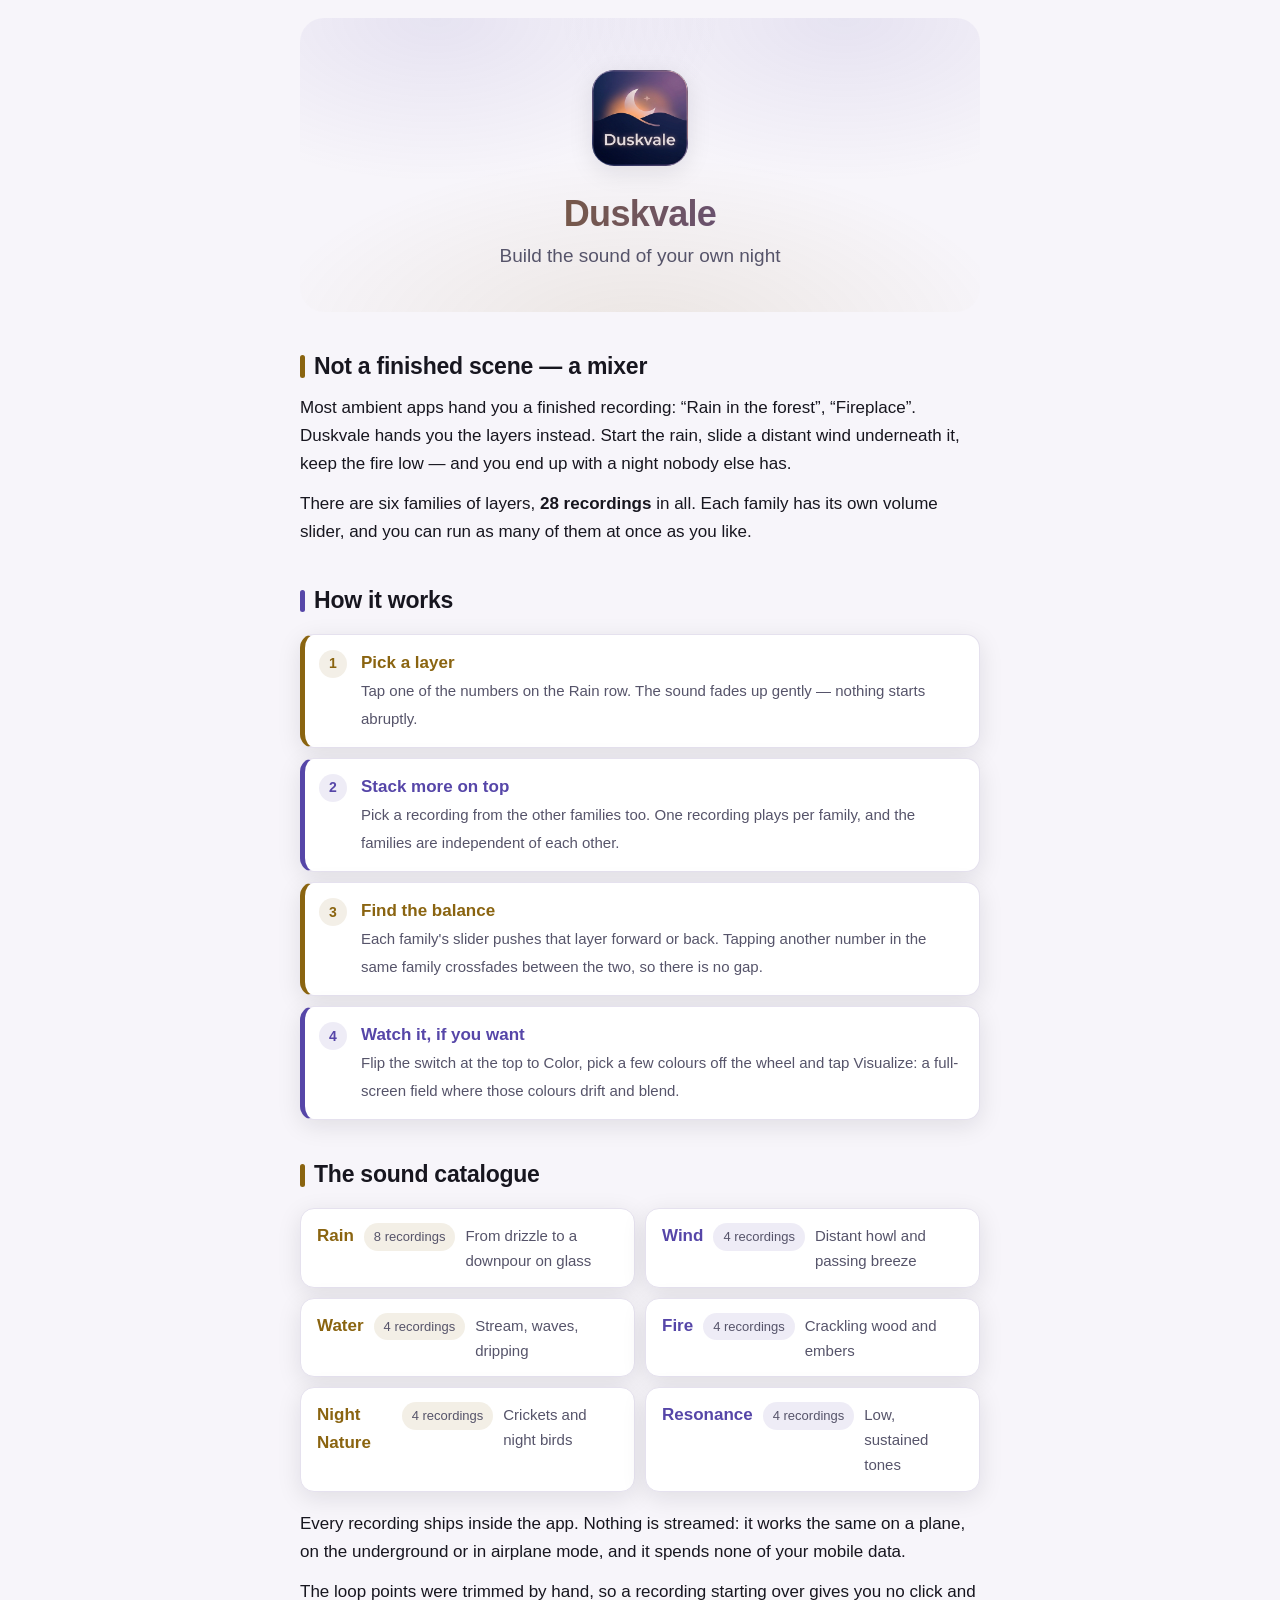
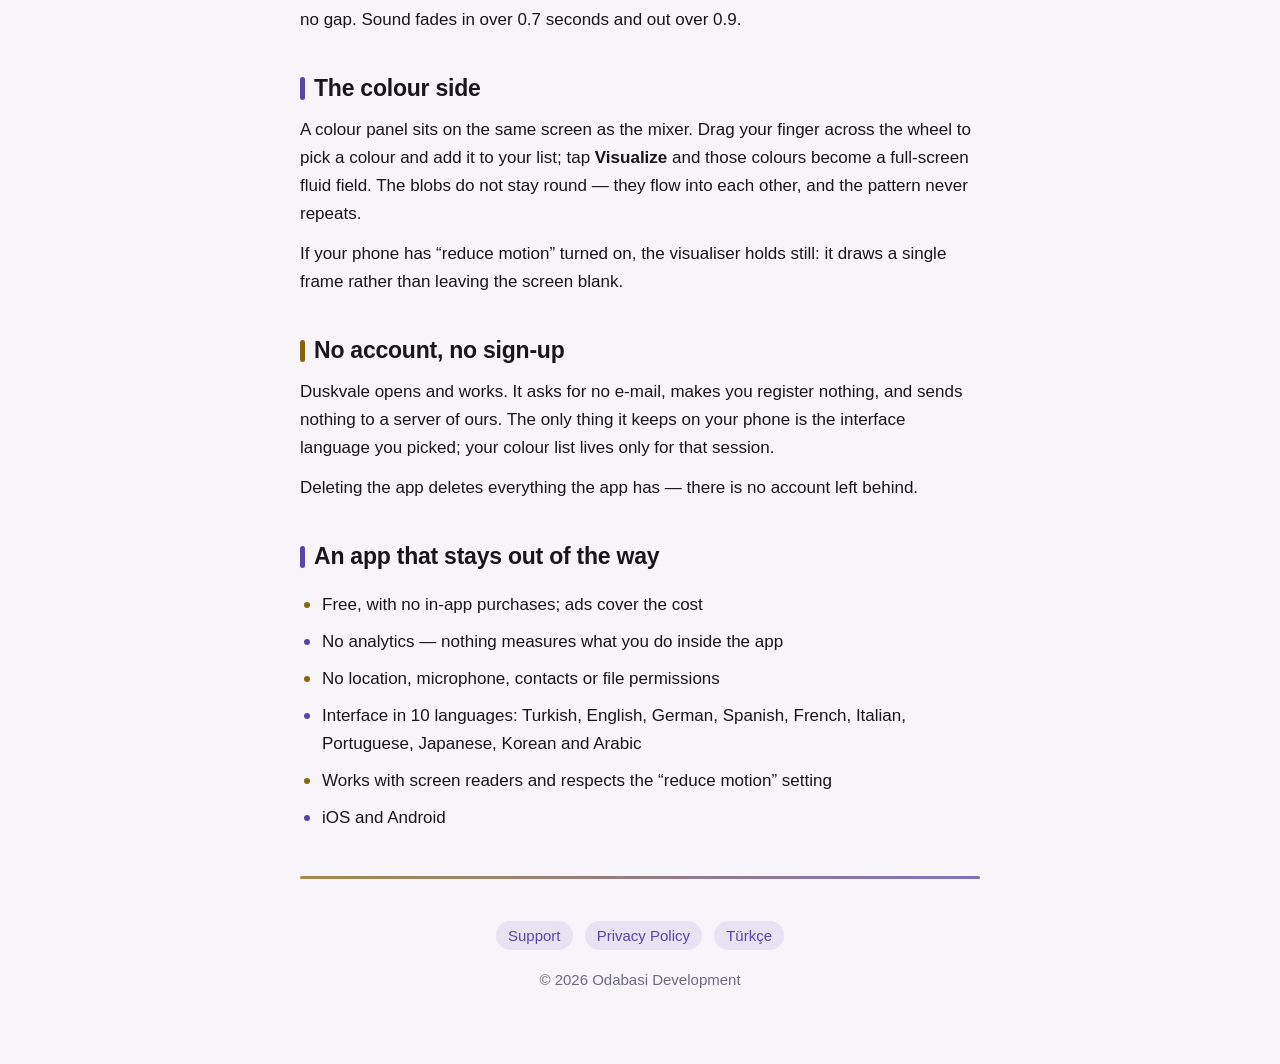
==== en/index.html @ 5e839223 "Duskvale bilgilendirme sitesi Türkçe kökte, İngilizce /en/ altında; her ikisinde de tanıtım, destek " ====
<!DOCTYPE html>
<html lang="en">
<head>
<meta charset="utf-8">
<meta name="viewport" content="width=device-width, initial-scale=1">
<title>Duskvale — Build the sound of your own night</title>
<meta name="description" content="Duskvale is an ambient sound mixer: layer rain, wind, water, fire, night nature and resonance into a background of your own. Free, no account, works offline.">
<link rel="icon" href="../assets/logo.png">
<link rel="stylesheet" href="../assets/style.css">
<link rel="alternate" hreflang="en" href="https://nodabasi.github.io/duskvale/en/">
<link rel="alternate" hreflang="tr" href="https://nodabasi.github.io/duskvale/">
</head>
<body>
<div class="wrap">

<header>
  <img src="../assets/logo.png" alt="Duskvale">
  <h1>Duskvale</h1>
  <p class="tagline">Build the sound of your own night</p>
</header>

<h2>Not a finished scene — a mixer</h2>
<p>Most ambient apps hand you a finished recording: “Rain in the forest”, “Fireplace”.
Duskvale hands you the layers instead. Start the rain, slide a distant wind underneath it,
keep the fire low — and you end up with a night nobody else has.</p>
<p>There are six families of layers, <b>28 recordings</b> in all. Each family has its own
volume slider, and you can run as many of them at once as you like.</p>

<h2>How it works</h2>
<ul class="steps">
  <li><b>Pick a layer</b><span>Tap one of the numbers on the Rain row. The sound fades up gently — nothing starts abruptly.</span></li>
  <li><b>Stack more on top</b><span>Pick a recording from the other families too. One recording plays per family, and the families are independent of each other.</span></li>
  <li><b>Find the balance</b><span>Each family's slider pushes that layer forward or back. Tapping another number in the same family crossfades between the two, so there is no gap.</span></li>
  <li><b>Watch it, if you want</b><span>Flip the switch at the top to Color, pick a few colours off the wheel and tap Visualize: a full-screen field where those colours drift and blend.</span></li>
</ul>

<h2>The sound catalogue</h2>
<ul class="layers">
  <li><b>Rain</b> <span class="count">8 recordings</span><span class="what">From drizzle to a downpour on glass</span></li>
  <li><b>Wind</b> <span class="count">4 recordings</span><span class="what">Distant howl and passing breeze</span></li>
  <li><b>Water</b> <span class="count">4 recordings</span><span class="what">Stream, waves, dripping</span></li>
  <li><b>Fire</b> <span class="count">4 recordings</span><span class="what">Crackling wood and embers</span></li>
  <li><b>Night Nature</b> <span class="count">4 recordings</span><span class="what">Crickets and night birds</span></li>
  <li><b>Resonance</b> <span class="count">4 recordings</span><span class="what">Low, sustained tones</span></li>
</ul>
<p>Every recording ships inside the app. Nothing is streamed: it works the same on a
plane, on the underground or in airplane mode, and it spends none of your mobile data.</p>
<p>The loop points were trimmed by hand, so a recording starting over gives you no click
and no gap. Sound fades in over 0.7 seconds and out over 0.9.</p>

<h2>The colour side</h2>
<p>A colour panel sits on the same screen as the mixer. Drag your finger across the wheel
to pick a colour and add it to your list; tap <b>Visualize</b> and those colours become a
full-screen fluid field. The blobs do not stay round — they flow into each other, and the
pattern never repeats.</p>
<p>If your phone has “reduce motion” turned on, the visualiser holds still: it draws a
single frame rather than leaving the screen blank.</p>

<h2>No account, no sign-up</h2>
<p>Duskvale opens and works. It asks for no e-mail, makes you register nothing, and sends
nothing to a server of ours. The only thing it keeps on your phone is the interface
language you picked; your colour list lives only for that session.</p>
<p>Deleting the app deletes everything the app has — there is no account left
behind.</p>

<h2>An app that stays out of the way</h2>
<ul class="plain">
  <li>Free, with no in-app purchases; ads cover the cost</li>
  <li>No analytics — nothing measures what you do inside the app</li>
  <li>No location, microphone, contacts or file permissions</li>
  <li>Interface in 10 languages: Turkish, English, German, Spanish, French, Italian, Portuguese, Japanese, Korean and Arabic</li>
  <li>Works with screen readers and respects the “reduce motion” setting</li>
  <li>iOS and Android</li>
</ul>

<hr>
<footer>
  <a href="support/">Support</a>
  <a href="privacy/">Privacy Policy</a>
  <a href="../" hreflang="tr">Türkçe</a>
  <div class="copyright">© 2026 Odabasi Development</div>
</footer>

</div>
</body>
</html>
---- assets/style.css ----
/* Shared stylesheet for every page. The palette follows the app, which only has
   a dark theme: a near-black dusk ground, warm gold for the primary accent and a
   twilight violet for the second one — the two colours of the icon's sky.

   Dark is therefore the base, and the single media query lightens things for
   people whose system asks for a light scheme. Mobile first: the layout rules
   target a phone and only widen further down. */

:root {
  --ink: #e8e6f0;
  --ink-soft: #a9a7be;
  --ink-faint: #8b8aa0;
  --ground: #12121a;
  --card: #1c1c28;
  --line: #2e2e42;

  --gold: #d9a441;
  --violet: #9b8ce0;
  --rose: #e2879b;

  /* Same hues at low alpha, for card fills, badges and the header wash. */
  --gold-tint: #d9a44124;
  --violet-tint: #9b8ce024;
  --rose-tint: #e2879b24;

  --shadow: 0 6px 24px rgb(0 0 0 / 0.45);
}

@media (prefers-color-scheme: light) {
  :root {
    --ink: #17161f;
    --ink-soft: #56546a;
    --ink-faint: #6d6b80;
    --ground: #f7f5fa;
    --card: #ffffff;
    --line: #e5e1ee;

    --gold: #8a6410;
    --violet: #5646a8;
    --rose: #b6304f;

    --gold-tint: #8a64101a;
    --violet-tint: #5646a81a;
    --rose-tint: #b6304f1a;

    --shadow: 0 6px 24px rgb(23 22 31 / 0.10);
  }
}

* { box-sizing: border-box; }

body {
  margin: 0;
  padding: 0 18px 64px;
  background: var(--ground);
  color: var(--ink);
  font: 17px/1.65 -apple-system, BlinkMacSystemFont, "Segoe UI", Roboto, Helvetica, Arial, sans-serif;
  -webkit-text-size-adjust: 100%;
  overflow-wrap: break-word;
}

img { max-width: 100%; }

.wrap { max-width: 680px; margin: 0 auto; }

/* Header — a tinted band, gold glow low and violet high, like the icon's sky */

header {
  position: relative;
  margin: 18px 0 8px;
  padding: 40px 20px 32px;
  text-align: center;
  border-radius: 24px;
  background:
    radial-gradient(60% 80% at 20% 0%, var(--violet-tint), transparent 70%),
    radial-gradient(60% 80% at 80% 0%, var(--violet-tint), transparent 70%),
    radial-gradient(80% 90% at 50% 110%, var(--gold-tint), transparent 70%);
}

header img {
  width: 84px;
  height: 84px;
  border-radius: 22px;
  box-shadow: var(--shadow);
}

h1 {
  margin: 18px 0 6px;
  font-size: clamp(28px, 8vw, 36px);
  line-height: 1.15;
  letter-spacing: -0.02em;
  background: linear-gradient(100deg, var(--gold), var(--violet));
  -webkit-background-clip: text;
  background-clip: text;
  color: transparent;
}

.tagline {
  margin: 0;
  color: var(--ink-soft);
  font-size: clamp(16px, 4.4vw, 19px);
}

/* Section headings — a coloured bar alternating gold and violet */

h2 {
  position: relative;
  margin: 40px 0 12px;
  padding-left: 14px;
  font-size: clamp(20px, 5.4vw, 23px);
  line-height: 1.3;
  letter-spacing: -0.01em;
}

h2::before {
  content: "";
  position: absolute;
  left: 0;
  top: 0.16em;
  bottom: 0.16em;
  width: 5px;
  border-radius: 3px;
  background: var(--gold);
}

h2:nth-of-type(even)::before { background: var(--violet); }

h3 {
  margin: 26px 0 4px;
  font-size: 17px;
  color: var(--gold);
}

p { margin: 12px 0; }

a { color: var(--violet); }

hr {
  margin: 44px 0 0;
  border: 0;
  height: 3px;
  border-radius: 2px;
  background: linear-gradient(90deg, var(--gold), var(--violet));
  opacity: 0.75;
}

/* Numbered walkthrough on the landing page */

.steps {
  list-style: none;
  margin: 18px 0;
  padding: 0;
  counter-reset: step;
}

.steps li {
  position: relative;
  counter-increment: step;
  background: var(--card);
  border: 1px solid var(--line);
  border-left: 5px solid var(--gold);
  border-radius: 14px;
  padding: 14px 16px 14px 56px;
  margin-bottom: 10px;
  box-shadow: var(--shadow);
}

.steps li::before {
  content: counter(step);
  position: absolute;
  left: 14px;
  top: 15px;
  width: 28px;
  height: 28px;
  border-radius: 50%;
  display: grid;
  place-items: center;
  font-size: 14px;
  font-weight: 700;
  color: var(--gold);
  background: var(--gold-tint);
}

.steps li:nth-child(even) { border-left-color: var(--violet); }
.steps li:nth-child(even)::before { color: var(--violet); background: var(--violet-tint); }

.steps b { display: block; font-size: 17px; }
.steps li:nth-child(odd) b { color: var(--gold); }
.steps li:nth-child(even) b { color: var(--violet); }

.steps span { color: var(--ink-soft); font-size: 15px; }

/* The sound catalogue: one card per category, with how many recordings it holds */

.layers {
  list-style: none;
  display: grid;
  gap: 10px;
  margin: 18px 0;
  padding: 0;
  grid-template-columns: 1fr;
}

.layers li {
  display: flex;
  align-items: baseline;
  gap: 10px;
  background: var(--card);
  border: 1px solid var(--line);
  border-radius: 14px;
  padding: 13px 16px;
  box-shadow: var(--shadow);
}

.layers b {
  color: var(--gold);
  font-size: 17px;
}

.layers li:nth-child(even) b { color: var(--violet); }

.layers .count {
  margin-left: auto;
  flex: none;
  padding: 3px 10px;
  border-radius: 999px;
  background: var(--gold-tint);
  color: var(--ink-soft);
  font-size: 13px;
  white-space: nowrap;
}

.layers li:nth-child(even) .count { background: var(--violet-tint); }

.layers span.what { color: var(--ink-soft); font-size: 15px; }

/* Plain bullet lists — coloured markers, alternating */

ul.plain { padding-left: 22px; }

ul.plain li { margin: 7px 0; }

ul.plain li::marker { color: var(--gold); font-size: 1.1em; }
ul.plain li:nth-child(even)::marker { color: var(--violet); }

/* Contact box */

.contact {
  background: var(--card);
  border: 1px solid var(--line);
  border-top: 4px solid var(--gold);
  border-radius: 14px;
  padding: 16px 18px;
  margin: 20px 0;
  box-shadow: var(--shadow);
}

.contact p:first-child { margin-top: 0; }
.contact p:last-child { margin-bottom: 0; }
.contact a { font-weight: 600; }

/* Callout for the things a reader must not miss */

.notice {
  background: var(--rose-tint);
  border: 1px solid var(--line);
  border-left: 4px solid var(--rose);
  border-radius: 14px;
  padding: 16px 18px;
  margin: 20px 0;
}

.notice p:first-child { margin-top: 0; }
.notice p:last-child { margin-bottom: 0; }

/* Effective-date line under a policy heading */

.meta {
  display: inline-block;
  margin: 6px 0 0;
  padding: 5px 12px;
  border-radius: 999px;
  background: var(--gold-tint);
  color: var(--ink-soft);
  font-size: 14px;
  line-height: 1.5;
}

/* Footer */

footer {
  margin-top: 22px;
  padding-top: 18px;
  color: var(--ink-faint);
  font-size: 15px;
  line-height: 2.2;
  text-align: center;
}

footer a {
  margin: 0 4px;
  padding: 6px 12px;
  border-radius: 999px;
  background: var(--violet-tint);
  color: var(--violet);
  text-decoration: none;
  white-space: nowrap;
}

footer a:hover { text-decoration: underline; }

footer .copyright { margin-top: 16px; line-height: 1.6; }

/* Wider screens */

@media (min-width: 560px) {
  body { padding: 0 24px 72px; }
  header { padding: 52px 24px 40px; }
  header img { width: 96px; height: 96px; }
  .steps li { padding-right: 20px; }
  .layers { grid-template-columns: 1fr 1fr; }
}
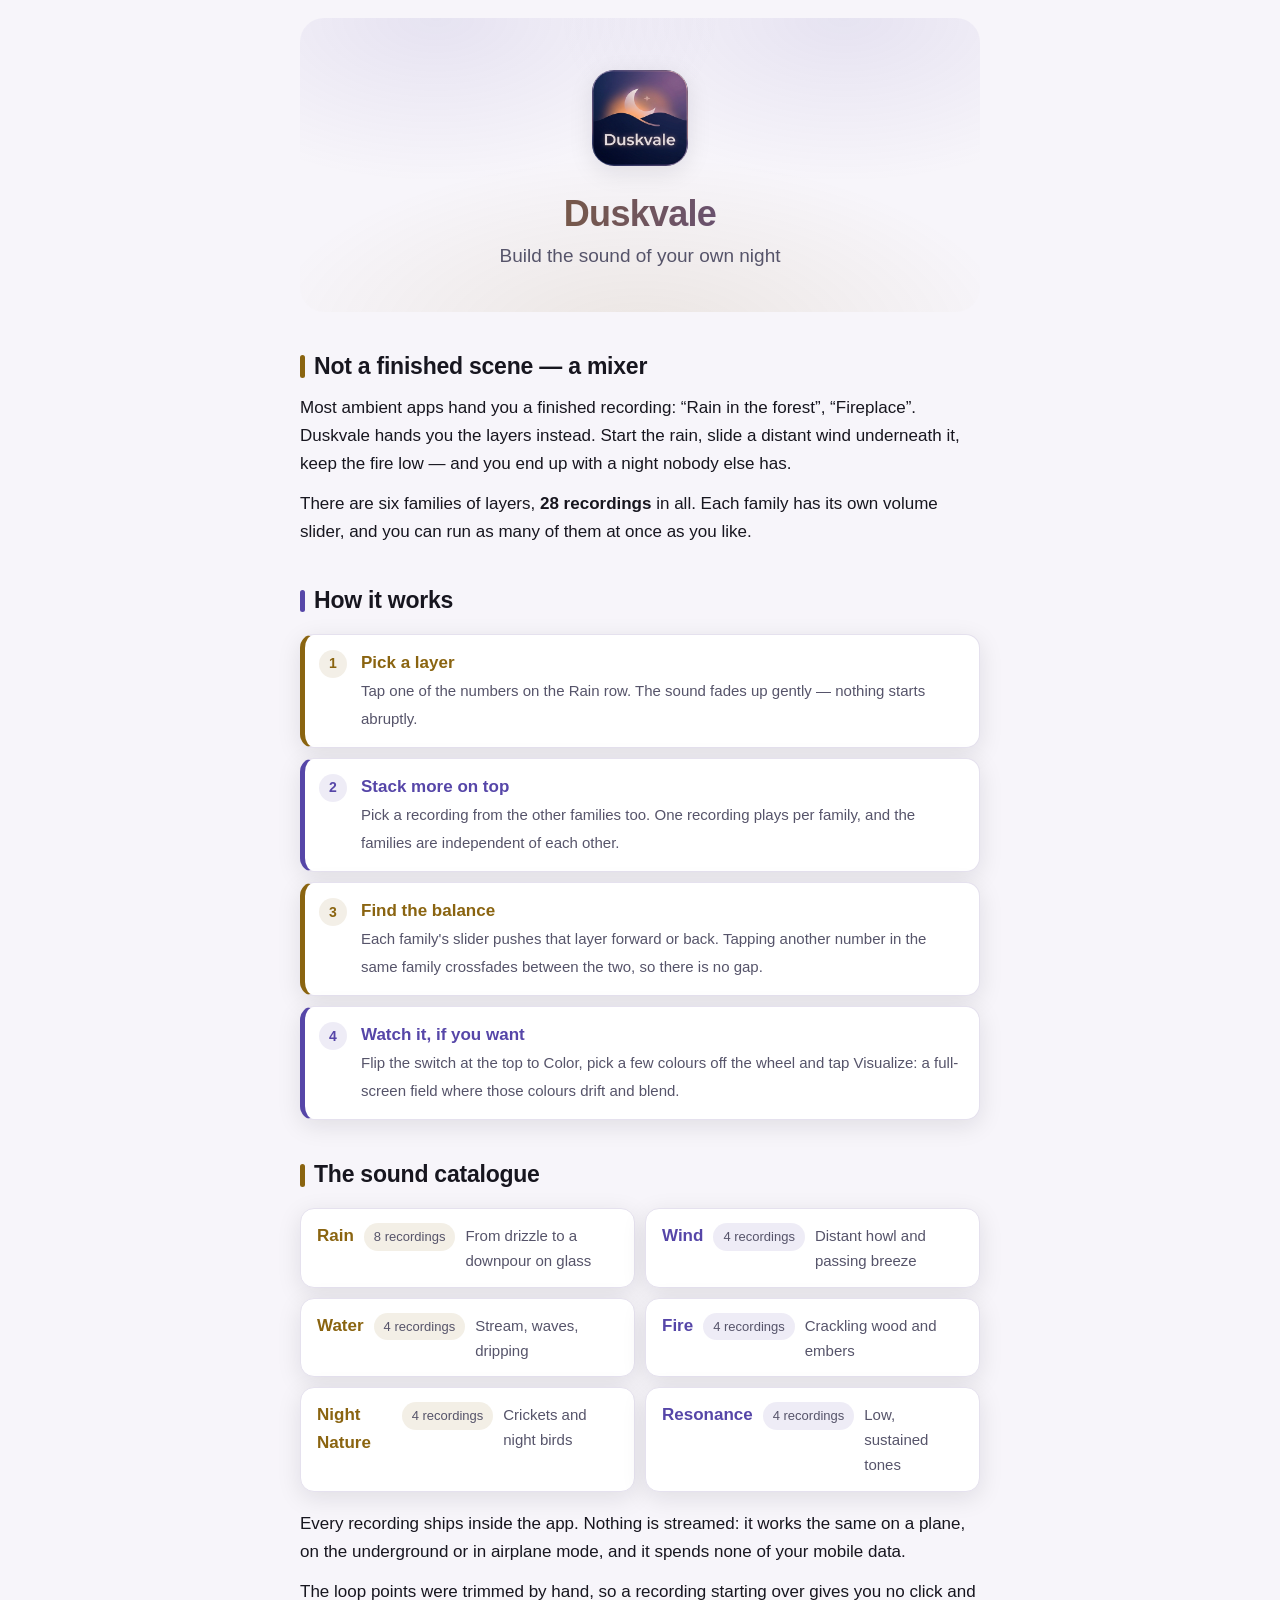
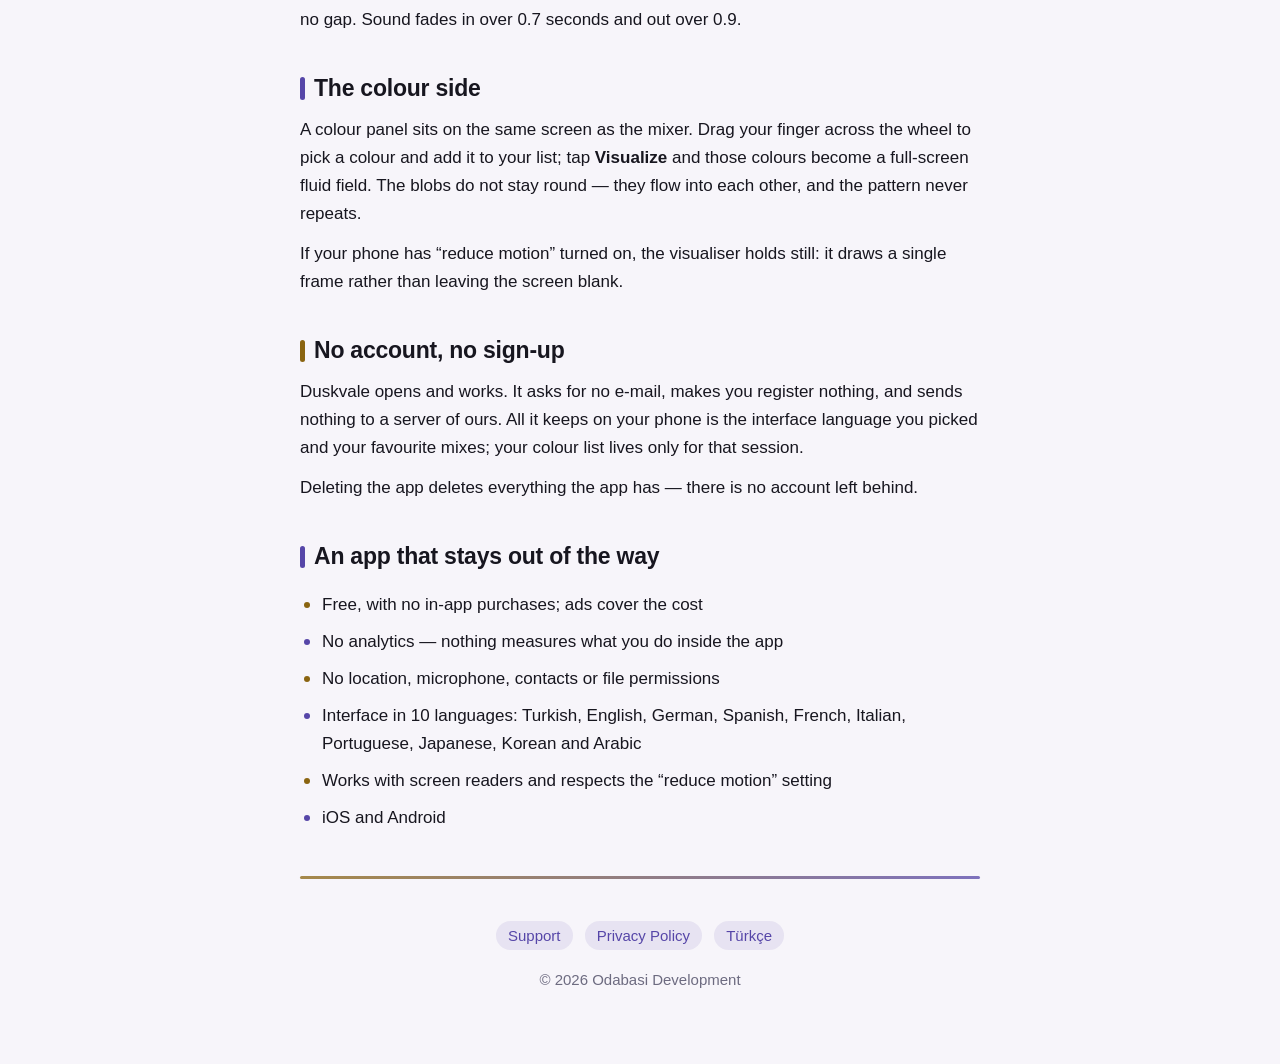
==== commit ad917164: "1.1 için siteyi güncelle: favoriler ve arka planda çalma Gizlilik politikası: telefonda saklanan iki" ====
--- a/en/index.html
+++ b/en/index.html
@@ -58,8 +58,8 @@
 
 <h2>No account, no sign-up</h2>
 <p>Duskvale opens and works. It asks for no e-mail, makes you register nothing, and sends
-nothing to a server of ours. The only thing it keeps on your phone is the interface
-language you picked; your colour list lives only for that session.</p>
+nothing to a server of ours. All it keeps on your phone is the interface language you
+picked and your favourite mixes; your colour list lives only for that session.</p>
 <p>Deleting the app deletes everything the app has — there is no account left
 behind.</p>
 
